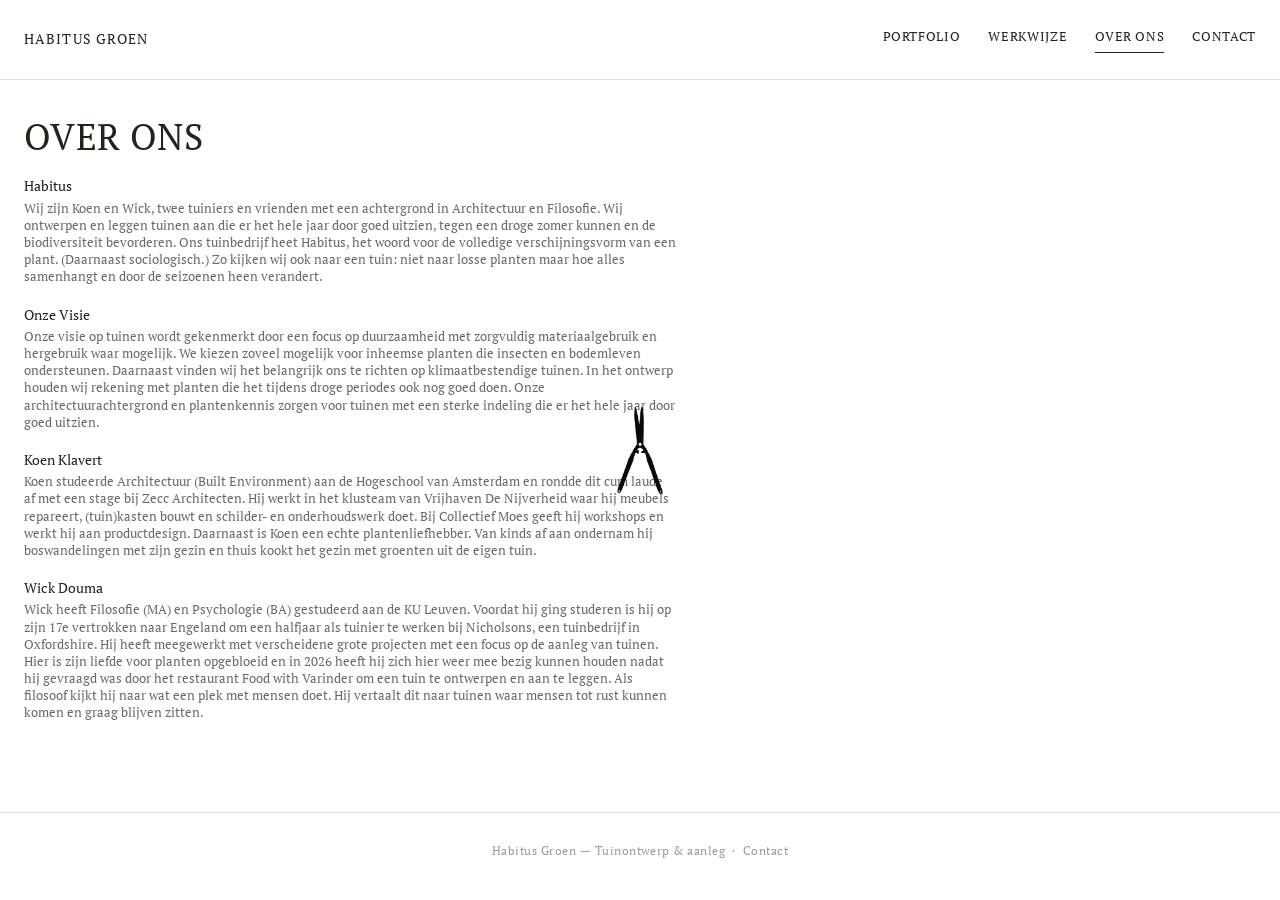
==== about.html @ 7ee09017 "Add files via upload" ====
<!DOCTYPE html>
<html lang="nl">
<head>
<meta charset="UTF-8">
<meta name="viewport" content="width=device-width, initial-scale=1.0">
<title>Over ons — Habitus Groen</title>
<link rel="stylesheet" href="styles.css">
<link rel="icon" type="image/png" sizes="64x64" href="images/favicon.png">
<link rel="apple-touch-icon" href="images/favicon.png">
</head>
<body>

<header class="site-header">
  <div class="logo"><a href="index.html">Habitus Groen</a></div>
  <button class="menu-toggle" aria-label="Menu">Menu</button>
  <nav class="main-nav">
    <a href="work.html">Portfolio</a>
    <a href="werkwijze.html">Werkwijze</a>
    <a href="about.html" aria-current="page">Over ons</a>
    <a href="contact.html">Contact</a>
  </nav>
</header>

<img class="floating-logo" src="images/tuinschaar-01.png" alt="Habitus Groen logo — tuinschaar">

<main class="about-page">
  <div class="about-title">
    <h1>Over ons</h1>
  </div>

  <div class="about-copy">
    <section>
      <h2>Habitus</h2>
      <p>Wij zijn Koen en Wick, twee tuiniers en vrienden met een achtergrond in Architectuur en Filosofie. Wij ontwerpen en leggen tuinen aan die er het hele jaar door goed uitzien, tegen een droge zomer kunnen en de biodiversiteit bevorderen. Ons tuinbedrijf heet Habitus, het woord voor de volledige verschijningsvorm van een plant. (Daarnaast sociologisch.) Zo kijken wij ook naar een tuin: niet naar losse planten maar hoe alles samenhangt en door de seizoenen heen verandert.</p>
    </section>

    <section>
      <h2>Onze Visie</h2>
      <p>Onze visie op tuinen wordt gekenmerkt door een focus op duurzaamheid met zorgvuldig materiaalgebruik en hergebruik waar mogelijk. We kiezen zoveel mogelijk voor inheemse planten die insecten en bodemleven ondersteunen. Daarnaast vinden wij het belangrijk ons te richten op klimaatbestendige tuinen. In het ontwerp houden wij rekening met planten die het tijdens droge periodes ook nog goed doen. Onze architectuurachtergrond en plantenkennis zorgen voor tuinen met een sterke indeling die er het hele jaar door goed uitzien.</p>
    </section>

    <section>
      <h2>Koen Klavert</h2>
      <p>Koen studeerde Architectuur (Built Environment) aan de Hogeschool van Amsterdam en rondde dit cum laude af met een stage bij Zecc Architecten. Hij werkt in het klusteam van Vrijhaven De Nijverheid waar hij meubels repareert, (tuin)kasten bouwt en schilder- en onderhoudswerk doet. Bij Collectief Moes geeft hij workshops en werkt hij aan productdesign. Daarnaast is Koen een echte plantenliefhebber. Van kinds af aan ondernam hij boswandelingen met zijn gezin en thuis kookt het gezin met groenten uit de eigen tuin.</p>
    </section>

    <section>
      <h2>Wick Douma</h2>
      <p>Wick heeft Filosofie (MA) en Psychologie (BA) gestudeerd aan de KU Leuven. Voordat hij ging studeren is hij op zijn 17e vertrokken naar Engeland om een halfjaar als tuinier te werken bij Nicholsons, een tuinbedrijf in Oxfordshire. Hij heeft meegewerkt met verscheidene grote projecten met een focus op de aanleg van tuinen. Hier is zijn liefde voor planten opgebloeid en in 2026 heeft hij zich hier weer mee bezig kunnen houden nadat hij gevraagd was door het restaurant Food with Varinder om een tuin te ontwerpen en aan te leggen. Als filosoof kijkt hij naar wat een plek met mensen doet. Hij vertaalt dit naar tuinen waar mensen tot rust kunnen komen en graag blijven zitten.</p>
    </section>
  </div>
</main>

<footer class="site-footer-min">
  Habitus Groen — Tuinontwerp &amp; aanleg &nbsp;·&nbsp; <a href="contact.html">Contact</a>
</footer>

<script src="script.js"></script>
</body>
</html>
---- styles.css ----
@import url('https://fonts.googleapis.com/css2?family=PT+Serif:ital,wght@0,400;0,700;1,400;1,700&display=swap');

:root {
  --font: 'PT Serif', Georgia, 'Times New Roman', serif;
  --paper: #FFFFFF;
  --ink: #23231C;
  --ink-soft: rgba(35,35,28,0.68);
  --ink-faint: rgba(35,35,28,0.45);
  --accent: #8C8862;
  --line: rgba(35,35,28,0.14);
  --max: 1200px;
  --gutter: 24px;
}

* { box-sizing: border-box; }
html { scroll-behavior: smooth; }

body {
  margin: 0;
  font-family: var(--font);
  background: var(--paper);
  color: var(--ink);
  font-size: 16px;
  line-height: 1.6;
}

a { color: inherit; text-decoration: none; }

.wrap { max-width: var(--max); margin: 0 auto; padding: 0 var(--gutter); }

/* ---------- Header ---------- */
.site-header {
  display: flex;
  justify-content: space-between;
  align-items: center;
  padding: 26px var(--gutter);
  border-bottom: 1px solid var(--line);
  position: relative;
  z-index: 10;
  background: var(--paper);
}

.logo {
  font-size: 14px;
  letter-spacing: 0.08em;
  text-transform: uppercase;
}

nav.main-nav {
  display: flex;
  gap: 28px;
  font-size: 13px;
  letter-spacing: 0.05em;
  text-transform: uppercase;
}

nav.main-nav a {
  padding-bottom: 5px;
  border-bottom: 1px solid transparent;
  transition: border-color 0.2s ease, color 0.2s ease;
}
nav.main-nav a[aria-current="page"] {
  border-bottom-color: var(--ink);
}
nav.main-nav a:hover {
  border-bottom-color: var(--accent);
  color: var(--accent);
}

.menu-toggle {
  display: none;
  background: none;
  border: none;
  font-family: var(--font);
  font-size: 13px;
  letter-spacing: 0.05em;
  text-transform: uppercase;
  cursor: pointer;
  color: var(--ink);
}

/* ---------- Fixed centered brand mark (stays centered while scrolling) ---------- */
.floating-logo {
  position: fixed;
  top: 50%;
  left: 50%;
  transform: translate(-50%, -50%);
  width: 46px;
  height: auto;
  max-height: 88px;
  object-fit: contain;
  z-index: 20;
  pointer-events: none;
  opacity: 0.96;
}
@media (max-width: 900px) {
  .floating-logo { width: 38px; max-height: 72px; }
}

/* ---------- Hero (home) ---------- */
.hero {
  min-height: 72vh;
  display: flex;
  align-items: center;
  justify-content: center;
}
.hero-center {
  text-align: center;
}
.hero-center .eyebrow {
  font-size: 26px;
  letter-spacing: 0.06em;
}
.hero-center .eyebrow-sub {
  margin-top: 8px;
  font-size: 13px;
  letter-spacing: 0.04em;
  color: var(--accent);
}

/* ---------- Minimal footer ---------- */
footer.site-footer-min {
  border-top: 1px solid var(--line);
  padding: 28px var(--gutter);
  text-align: center;
  font-size: 12px;
  letter-spacing: 0.04em;
  color: var(--ink-faint);
}
footer.site-footer-min a { border-bottom: 1px solid transparent; }
footer.site-footer-min a:hover { border-bottom-color: var(--accent); color: var(--accent); }

/* ---------- Page title ---------- */
.page-title {
  padding: 64px var(--gutter) 36px;
  max-width: var(--max);
  margin: 0 auto;
}
.page-title h1 {
  font-size: clamp(26px, 3.4vw, 36px);
  font-weight: 400;
  letter-spacing: 0.01em;
  margin: 0;
  text-transform: uppercase;
}
.page-title p {
  margin-top: 12px;
  font-size: 14px;
  color: var(--ink-soft);
  max-width: 60ch;
}

/* ---------- Portfolio grid ---------- */
.project-grid {
  max-width: var(--max);
  margin: 0 auto;
  padding: 0 var(--gutter) 90px;
  display: grid;
  grid-template-columns: repeat(2, 1fr);
  gap: 48px 40px;
}
.project-card { display: block; }
.project-card .thumb { aspect-ratio: 4/3; overflow: hidden; background: #ece9dd; filter: grayscale(0.15); }
.project-card .thumb img { width: 100%; height: 100%; object-fit: cover; display: block; transition: transform 0.5s ease; }
.project-card:hover .thumb img { transform: scale(1.02); }
.project-card .meta {
  display: flex;
  justify-content: space-between;
  margin-top: 14px;
  font-size: 13px;
  letter-spacing: 0.03em;
}
.project-card .meta .loc { color: var(--ink-faint); }
.project-card.placeholder .thumb {
  display: flex; align-items: center; justify-content: center;
  border: 1px dashed var(--line); background: transparent;
  font-size: 12px; letter-spacing: 0.04em; text-transform: uppercase;
  color: var(--ink-faint); text-align: center; padding: 20px;
}

/* ---------- Project detail: intro (title + two-column) ---------- */
.project-hero {
  max-width: var(--max);
  margin: 0 auto;
  padding: 56px var(--gutter) 0;
}
.project-hero h1 {
  font-size: clamp(20px, 2.4vw, 27px);
  font-weight: 400;
  text-transform: uppercase;
  letter-spacing: 0.02em;
  margin: 0 0 32px;
}

.intro-grid {
  max-width: var(--max);
  margin: 0 auto;
  padding: 0 var(--gutter) 70px;
  display: grid;
  grid-template-columns: 1fr 1.1fr;
  gap: 56px;
  align-items: start;
}
.intro-text p { font-size: 14.5px; color: var(--ink-soft); margin: 0 0 20px; }
.intro-text h3 {
  font-size: 14px;
  font-weight: 700;
  text-transform: none;
  margin: 0 0 8px;
}
.intro-text section { margin-bottom: 22px; }
.intro-text section:last-child { margin-bottom: 0; }
.intro-photo { aspect-ratio: 4/3.6; overflow: hidden; background: #ece9dd; }
.intro-photo img { width: 100%; height: 100%; object-fit: cover; display: block; }

/* ---------- Reviews ---------- */
.reviews-wrap { max-width: var(--max); margin: 0 auto; padding: 0 var(--gutter) 90px; }
.reviews-label {
  font-size: 11px; letter-spacing: 0.08em; text-transform: uppercase;
  color: var(--ink-faint); margin-bottom: 20px;
}
.reviews {
  display: grid;
  grid-template-columns: repeat(3, 1fr);
  gap: 28px;
}
.review { font-size: 12.5px; font-style: italic; line-height: 1.6; color: var(--ink-soft); }
.review cite {
  display: block; margin-top: 10px; font-style: normal;
  font-size: 11px; letter-spacing: 0.03em; color: var(--ink-faint);
}

/* ---------- Supporting / extra media section ---------- */
.section-divider {
  max-width: var(--max); margin: 0 auto; padding: 0 var(--gutter);
}
.section-divider hr { border: none; border-top: 1px solid var(--line); margin: 0; }

.extra-heading {
  max-width: var(--max); margin: 0 auto; padding: 70px var(--gutter) 10px;
  text-align: center;
}
.extra-heading h2 {
  font-size: 15px; font-weight: 400; text-transform: uppercase; letter-spacing: 0.04em; margin: 0 0 10px;
}
.extra-heading p { font-size: 13.5px; color: var(--ink-soft); max-width: 60ch; margin: 0 auto; }

/* Sun study */
.sun-study { max-width: var(--max); margin: 0 auto; padding: 36px var(--gutter) 90px; text-align: center; }
.sun-study-grid {
  display: grid; grid-template-columns: 1fr 1fr; gap: 40px;
  max-width: 860px; margin: 0 auto;
}
.sun-frame { aspect-ratio: 1/1; overflow: hidden; background: #f7f6f1; border: 1px solid var(--line); }
.sun-frame img { width: 100%; height: 100%; object-fit: contain; display: block; }
.sun-caption { margin-top: 14px; font-size: 11.5px; letter-spacing: 0.04em; text-transform: uppercase; color: var(--ink-faint); }

/* Chronological sections (kept, restyled minimal) */
.story-section {
  max-width: var(--max); margin: 0 auto; padding: 0 var(--gutter) 70px;
  display: grid; grid-template-columns: 1fr 1.3fr; gap: 50px; align-items: start;
}
.story-section.reverse { grid-template-columns: 1.3fr 1fr; }
.story-section.reverse .story-text { order: 2; }
.story-section.reverse .story-image { order: 1; }
.story-num { font-size: 11px; color: var(--ink-faint); letter-spacing: 0.04em; margin-bottom: 8px; }
.story-text h3 { font-size: 14px; font-weight: 700; margin: 0 0 12px; }
.story-text p { font-size: 13.5px; color: var(--ink-soft); max-width: 42ch; margin: 0; }
.story-image { aspect-ratio: 4/3; overflow: hidden; background: #ece9dd; }
.story-image img { width: 100%; height: 100%; object-fit: cover; display: block; }

/* Video + gallery */
.project-video { max-width: var(--max); margin: 0 auto; padding: 0 var(--gutter) 70px; text-align: center; }
.video-frame { overflow: hidden; background: #000; margin: 0 auto; }
.video-frame.landscape { aspect-ratio: 16/9; }
.video-frame.portrait { aspect-ratio: 9/16; max-width: 360px; }
.project-video video { width: 100%; height: 100%; object-fit: cover; display: block; }
.project-video .video-caption { margin-top: 12px; font-size: 12.5px; font-style: italic; color: var(--ink-soft); }

.project-gallery {
  max-width: var(--max); margin: 0 auto; padding: 0 var(--gutter) 90px;
  display: grid; grid-template-columns: repeat(4, 1fr); gap: 14px;
}
.project-gallery .gallery-item { aspect-ratio: 3/4; overflow: hidden; background: #ece9dd; }
.project-gallery .gallery-item img { width: 100%; height: 100%; object-fit: cover; display: block; }

/* ---------- Werkwijze ---------- */
.werkwijze-list { max-width: 780px; margin: 0 auto; padding: 0 var(--gutter) 100px; }
.werkwijze-fase { padding: 28px 0; border-top: 1px solid var(--line); }
.werkwijze-fase:last-child { border-bottom: 1px solid var(--line); }
.fase-head { display: flex; align-items: baseline; gap: 10px; flex-wrap: wrap; }
.fase-head h2 { font-size: 15px; font-weight: 700; margin: 0; }
.fase-price { font-size: 13px; color: var(--accent); }
.fase-content ul { margin: 12px 0 0; padding: 0 0 0 18px; }
.fase-content li { font-size: 13.5px; color: var(--ink-soft); margin-bottom: 6px; }
.fase-note { margin: 10px 0 0; font-size: 12.5px; font-style: italic; color: var(--ink-faint); max-width: 60ch; }

/* ---------- About ---------- */
.about-page {
  max-width: 700px;
  margin: 0;
  padding: 0 24px 90px;
}
.about-title {
  padding: 28px 0 10px;
}
.about-title h1 {
  font-size: clamp(26px, 3.4vw, 36px);
  font-weight: 400;
  letter-spacing: 0.01em;
  margin: 0;
  text-transform: uppercase;
}
.about-copy section { margin: 0 0 18px; }
.about-copy section:last-child { margin-bottom: 0; }
.about-copy h2 {
  font-size: 14px;
  font-weight: 400;
  margin: 0 0 2px;
}
.about-copy p {
  font-size: 13px;
  line-height: 1.32;
  color: var(--ink-soft);
  margin: 0;
}

/* ---------- Contact ---------- */
.contact-body { max-width: var(--max); margin: 0 auto; padding: 0 var(--gutter) 100px; }
.contact-body .org { font-size: 14px; margin-bottom: 22px; }
.contact-body .field { font-size: 14px; margin-bottom: 6px; }
.contact-body a { border-bottom: 1px solid var(--ink-faint); }
.contact-body a:hover { border-bottom-color: var(--accent); color: var(--accent); }

/* ---------- Responsive ---------- */
@media (max-width: 900px) {
  :root { --gutter: 24px; }
  .intro-grid { grid-template-columns: 1fr; gap: 28px; }
  .story-section, .story-section.reverse { grid-template-columns: 1fr; gap: 20px; }
  .story-section.reverse .story-text, .story-section.reverse .story-image { order: initial; }
  .reviews { grid-template-columns: 1fr; gap: 24px; }
  .project-grid { grid-template-columns: 1fr; }
  .project-gallery { grid-template-columns: repeat(2, 1fr); }
  .sun-study-grid { grid-template-columns: 1fr; gap: 28px; }
  nav.main-nav {
    display: none; flex-direction: column; gap: 14px; position: absolute;
    right: 24px; top: 64px; background: var(--paper); padding: 16px 20px; border: 1px solid var(--line);
  }
  nav.main-nav.open { display: flex; }
  .menu-toggle { display: block; }
}
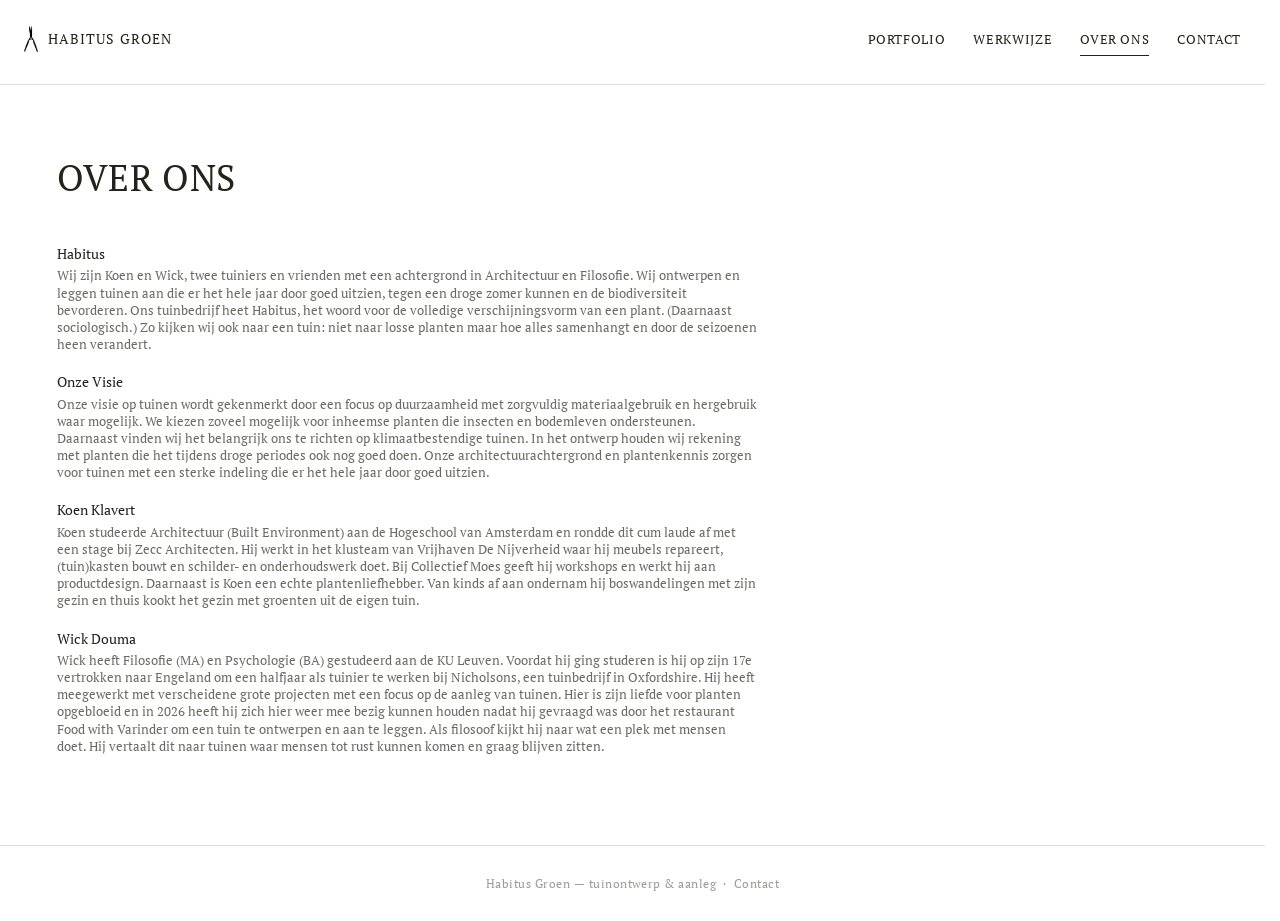
==== commit e2da3aac: "Add files via upload" ====
--- a/about.html
+++ b/about.html
@@ -11,7 +11,7 @@
 <body>
 
 <header class="site-header">
-  <div class="logo"><a href="index.html">Habitus Groen</a></div>
+  <div class="logo"><a href="index.html"><img class="logo-icon" src="images/tuinschaar-01.png" alt="">Habitus Groen</a></div>
   <button class="menu-toggle" aria-label="Menu">Menu</button>
   <nav class="main-nav">
     <a href="work.html">Portfolio</a>
@@ -20,8 +20,6 @@
     <a href="contact.html">Contact</a>
   </nav>
 </header>
-
-<img class="floating-logo" src="images/tuinschaar-01.png" alt="Habitus Groen logo — tuinschaar">
 
 <main class="about-page">
   <div class="about-title">
@@ -52,7 +50,7 @@
 </main>
 
 <footer class="site-footer-min">
-  Habitus Groen — Tuinontwerp &amp; aanleg &nbsp;·&nbsp; <a href="contact.html">Contact</a>
+  Habitus Groen — tuinontwerp &amp; aanleg &nbsp;·&nbsp; <a href="contact.html">Contact</a>
 </footer>
 
 <script src="script.js"></script>
--- a/styles.css
+++ b/styles.css
@@ -13,7 +13,7 @@
 }
 
 * { box-sizing: border-box; }
-html { scroll-behavior: smooth; }
+html { scroll-behavior: smooth; overflow-y: scroll; scrollbar-gutter: stable; }
 
 body {
   margin: 0;
@@ -46,6 +46,10 @@
   text-transform: uppercase;
 }
 
+/* tuinschaar-icoon voor het logo (niet op de homepage) */
+.logo a { display: inline-flex; align-items: center; gap: 10px; }
+.logo-icon { height: 26px; width: auto; display: block; }
+
 nav.main-nav {
   display: flex;
   gap: 28px;
@@ -85,16 +89,16 @@
   top: 50%;
   left: 50%;
   transform: translate(-50%, -50%);
-  width: 46px;
+  width: 23px;
   height: auto;
-  max-height: 88px;
+  max-height: 44px;
   object-fit: contain;
   z-index: 20;
   pointer-events: none;
   opacity: 0.96;
 }
 @media (max-width: 900px) {
-  .floating-logo { width: 38px; max-height: 72px; }
+  .floating-logo { width: 19px; max-height: 36px; }
 }
 
 /* ---------- Hero (home) ---------- */
@@ -106,11 +110,13 @@
 }
 .hero-center {
   text-align: center;
+  transform: translateY(-40px);
 }
 .hero-center .eyebrow {
   font-size: 26px;
   letter-spacing: 0.06em;
 }
+.hero-center .hero-icon { display: block; width: 34px; height: auto; margin: 22px auto 0; }
 .hero-center .eyebrow-sub {
   margin-top: 8px;
   font-size: 13px;
@@ -182,7 +188,7 @@
 .project-hero {
   max-width: var(--max);
   margin: 0 auto;
-  padding: 56px var(--gutter) 0;
+  padding: 64px var(--gutter) 0;
 }
 .project-hero h1 {
   font-size: clamp(20px, 2.4vw, 27px);
@@ -212,6 +218,23 @@
 .intro-text section:last-child { margin-bottom: 0; }
 .intro-photo { aspect-ratio: 4/3.6; overflow: hidden; background: #ece9dd; }
 .intro-photo img { width: 100%; height: 100%; object-fit: cover; display: block; }
+
+/* Slideshow */
+.intro-photo.slideshow { position: relative; aspect-ratio: 1/1; }
+.slideshow .slides, .slideshow .slide { position: absolute; inset: 0; }
+.slideshow .slide { opacity: 0; transition: opacity 0.6s ease; }
+.slideshow .slide.active { opacity: 1; }
+.slide-btn {
+  position: absolute; top: 50%; transform: translateY(-50%);
+  width: 40px; height: 40px; border: none; border-radius: 50%;
+  background: rgba(255,255,255,0.85); color: var(--ink);
+  display: flex; align-items: center; justify-content: center;
+  cursor: pointer; z-index: 2; padding: 0;
+  transition: background 0.2s ease;
+}
+.slide-btn:hover { background: #fff; }
+.slide-btn.prev { left: 12px; }
+.slide-btn.next { right: 12px; }
 
 /* ---------- Reviews ---------- */
 .reviews-wrap { max-width: var(--max); margin: 0 auto; padding: 0 var(--gutter) 90px; }
@@ -285,7 +308,8 @@
 .project-gallery .gallery-item img { width: 100%; height: 100%; object-fit: cover; display: block; }
 
 /* ---------- Werkwijze ---------- */
-.werkwijze-list { max-width: 780px; margin: 0 auto; padding: 0 var(--gutter) 100px; }
+.werkwijze-list { max-width: var(--max); margin: 0 auto; padding: 0 var(--gutter) 100px; }
+.werkwijze-list .werkwijze-fase { max-width: 780px; }
 .werkwijze-fase { padding: 28px 0; border-top: 1px solid var(--line); }
 .werkwijze-fase:last-child { border-bottom: 1px solid var(--line); }
 .fase-head { display: flex; align-items: baseline; gap: 10px; flex-wrap: wrap; }
@@ -297,12 +321,13 @@
 
 /* ---------- About ---------- */
 .about-page {
-  max-width: 700px;
-  margin: 0;
-  padding: 0 24px 90px;
-}
+  max-width: var(--max);
+  margin: 0 auto;
+  padding: 0 var(--gutter) 90px;
+}
+.about-copy { max-width: 700px; }
 .about-title {
-  padding: 28px 0 10px;
+  padding: 64px 0 36px;
 }
 .about-title h1 {
   font-size: clamp(26px, 3.4vw, 36px);
@@ -326,7 +351,7 @@
 }
 
 /* ---------- Contact ---------- */
-.contact-body { max-width: var(--max); margin: 0 auto; padding: 0 var(--gutter) 100px; }
+.contact-body { max-width: var(--max); margin: 0 auto; padding: 0 var(--gutter) 100px; min-height: calc(50vh + 40px); }
 .contact-body .org { font-size: 14px; margin-bottom: 22px; }
 .contact-body .field { font-size: 14px; margin-bottom: 6px; }
 .contact-body a { border-bottom: 1px solid var(--ink-faint); }
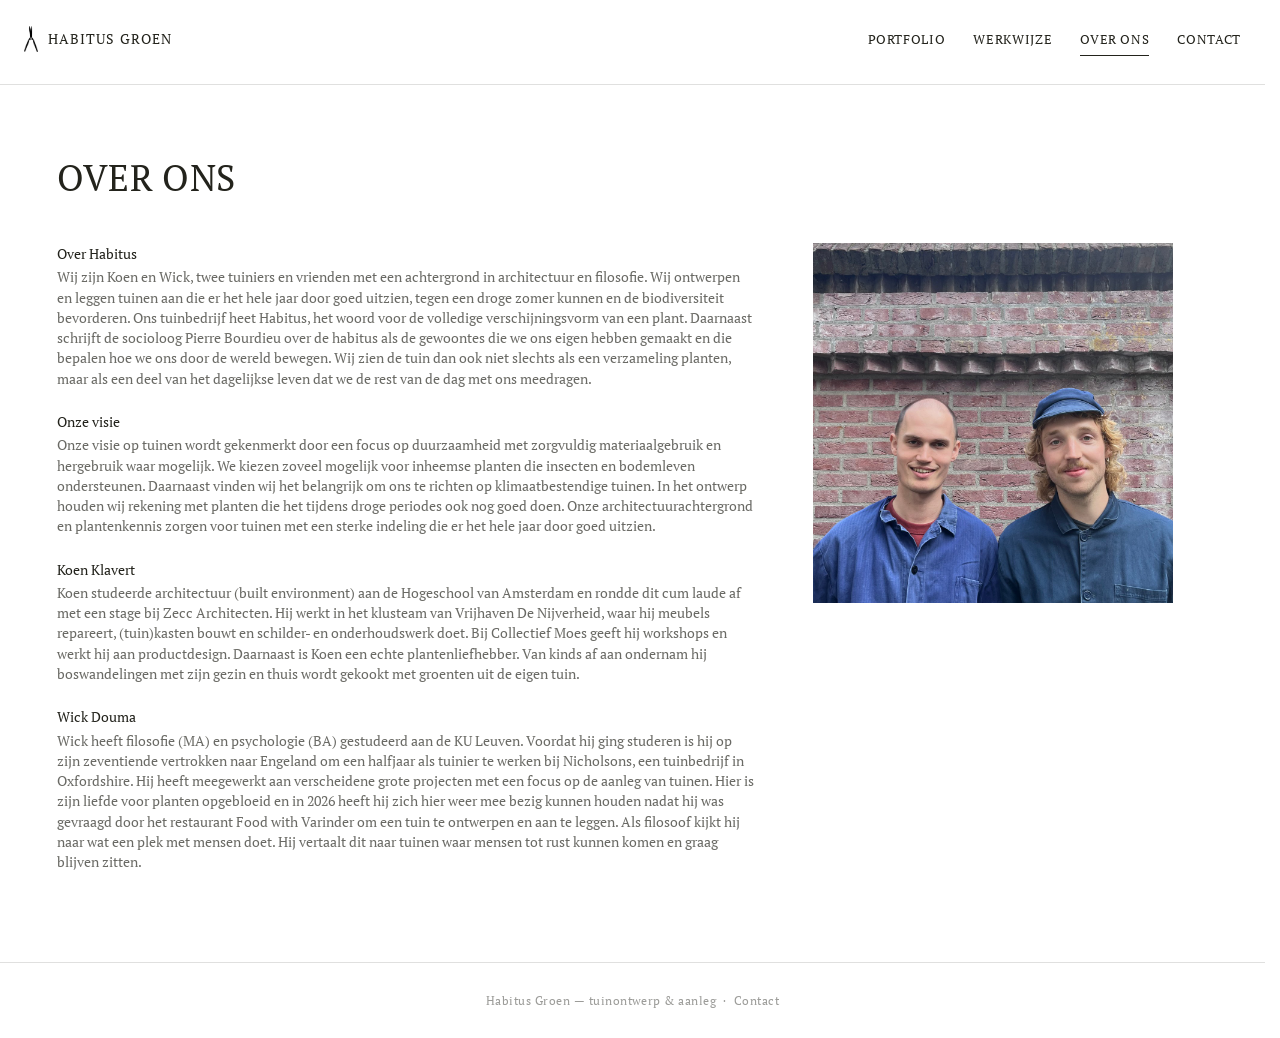
==== commit 667870ab: "Add files via upload" ====
--- a/about.html
+++ b/about.html
@@ -26,26 +26,32 @@
     <h1>Over ons</h1>
   </div>
 
-  <div class="about-copy">
-    <section>
-      <h2>Habitus</h2>
-      <p>Wij zijn Koen en Wick, twee tuiniers en vrienden met een achtergrond in Architectuur en Filosofie. Wij ontwerpen en leggen tuinen aan die er het hele jaar door goed uitzien, tegen een droge zomer kunnen en de biodiversiteit bevorderen. Ons tuinbedrijf heet Habitus, het woord voor de volledige verschijningsvorm van een plant. (Daarnaast sociologisch.) Zo kijken wij ook naar een tuin: niet naar losse planten maar hoe alles samenhangt en door de seizoenen heen verandert.</p>
-    </section>
+  <div class="about-layout">
+    <div class="about-copy">
+      <section>
+        <h2>Over Habitus</h2>
+        <p>Wij zijn Koen en Wick, twee tuiniers en vrienden met een achtergrond in architectuur en filosofie. Wij ontwerpen en leggen tuinen aan die er het hele jaar door goed uitzien, tegen een droge zomer kunnen en de biodiversiteit bevorderen. Ons tuinbedrijf heet Habitus, het woord voor de volledige verschijningsvorm van een plant. Daarnaast schrijft de socioloog Pierre Bourdieu over de habitus als de gewoontes die we ons eigen hebben gemaakt en die bepalen hoe we ons door de wereld bewegen. Wij zien de tuin dan ook niet slechts als een verzameling planten, maar als een deel van het dagelijkse leven dat we de rest van de dag met ons meedragen.</p>
+      </section>
 
-    <section>
-      <h2>Onze Visie</h2>
-      <p>Onze visie op tuinen wordt gekenmerkt door een focus op duurzaamheid met zorgvuldig materiaalgebruik en hergebruik waar mogelijk. We kiezen zoveel mogelijk voor inheemse planten die insecten en bodemleven ondersteunen. Daarnaast vinden wij het belangrijk ons te richten op klimaatbestendige tuinen. In het ontwerp houden wij rekening met planten die het tijdens droge periodes ook nog goed doen. Onze architectuurachtergrond en plantenkennis zorgen voor tuinen met een sterke indeling die er het hele jaar door goed uitzien.</p>
-    </section>
+      <section>
+        <h2>Onze visie</h2>
+        <p>Onze visie op tuinen wordt gekenmerkt door een focus op duurzaamheid met zorgvuldig materiaalgebruik en hergebruik waar mogelijk. We kiezen zoveel mogelijk voor inheemse planten die insecten en bodemleven ondersteunen. Daarnaast vinden wij het belangrijk om ons te richten op klimaatbestendige tuinen. In het ontwerp houden wij rekening met planten die het tijdens droge periodes ook nog goed doen. Onze architectuurachtergrond en plantenkennis zorgen voor tuinen met een sterke indeling die er het hele jaar door goed uitzien.</p>
+      </section>
 
-    <section>
-      <h2>Koen Klavert</h2>
-      <p>Koen studeerde Architectuur (Built Environment) aan de Hogeschool van Amsterdam en rondde dit cum laude af met een stage bij Zecc Architecten. Hij werkt in het klusteam van Vrijhaven De Nijverheid waar hij meubels repareert, (tuin)kasten bouwt en schilder- en onderhoudswerk doet. Bij Collectief Moes geeft hij workshops en werkt hij aan productdesign. Daarnaast is Koen een echte plantenliefhebber. Van kinds af aan ondernam hij boswandelingen met zijn gezin en thuis kookt het gezin met groenten uit de eigen tuin.</p>
-    </section>
+      <section>
+        <h2>Koen Klavert</h2>
+        <p>Koen studeerde architectuur (built environment) aan de Hogeschool van Amsterdam en rondde dit cum laude af met een stage bij Zecc Architecten. Hij werkt in het klusteam van Vrijhaven De Nijverheid, waar hij meubels repareert, (tuin)kasten bouwt en schilder- en onderhoudswerk doet. Bij Collectief Moes geeft hij workshops en werkt hij aan productdesign. Daarnaast is Koen een echte plantenliefhebber. Van kinds af aan ondernam hij boswandelingen met zijn gezin en thuis wordt gekookt met groenten uit de eigen tuin.</p>
+      </section>
 
-    <section>
-      <h2>Wick Douma</h2>
-      <p>Wick heeft Filosofie (MA) en Psychologie (BA) gestudeerd aan de KU Leuven. Voordat hij ging studeren is hij op zijn 17e vertrokken naar Engeland om een halfjaar als tuinier te werken bij Nicholsons, een tuinbedrijf in Oxfordshire. Hij heeft meegewerkt met verscheidene grote projecten met een focus op de aanleg van tuinen. Hier is zijn liefde voor planten opgebloeid en in 2026 heeft hij zich hier weer mee bezig kunnen houden nadat hij gevraagd was door het restaurant Food with Varinder om een tuin te ontwerpen en aan te leggen. Als filosoof kijkt hij naar wat een plek met mensen doet. Hij vertaalt dit naar tuinen waar mensen tot rust kunnen komen en graag blijven zitten.</p>
-    </section>
+      <section>
+        <h2>Wick Douma</h2>
+        <p>Wick heeft filosofie (MA) en psychologie (BA) gestudeerd aan de KU Leuven. Voordat hij ging studeren is hij op zijn zeventiende vertrokken naar Engeland om een halfjaar als tuinier te werken bij Nicholsons, een tuinbedrijf in Oxfordshire. Hij heeft meegewerkt aan verscheidene grote projecten met een focus op de aanleg van tuinen. Hier is zijn liefde voor planten opgebloeid en in 2026 heeft hij zich hier weer mee bezig kunnen houden nadat hij was gevraagd door het restaurant Food with Varinder om een tuin te ontwerpen en aan te leggen. Als filosoof kijkt hij naar wat een plek met mensen doet. Hij vertaalt dit naar tuinen waar mensen tot rust kunnen komen en graag blijven zitten.</p>
+      </section>
+    </div>
+
+    <div class="about-photo">
+      <img src="images/koen_wick.jpg" alt="Koen en Wick van Habitus Groen" width="1200" height="1200">
+    </div>
   </div>
 </main>
 
--- a/styles.css
+++ b/styles.css
@@ -169,6 +169,8 @@
 .project-card .thumb { aspect-ratio: 4/3; overflow: hidden; background: #ece9dd; filter: grayscale(0.15); }
 .project-card .thumb img { width: 100%; height: 100%; object-fit: cover; display: block; transition: transform 0.5s ease; }
 .project-card:hover .thumb img { transform: scale(1.02); }
+/* bloem beter in beeld: uitsnede iets naar beneden */
+.project-card .thumb img.pos-bloem { object-position: 50% 85%; }
 .project-card .meta {
   display: flex;
   justify-content: space-between;
@@ -319,13 +321,35 @@
 .fase-content li { font-size: 13.5px; color: var(--ink-soft); margin-bottom: 6px; }
 .fase-note { margin: 10px 0 0; font-size: 12.5px; font-style: italic; color: var(--ink-faint); max-width: 60ch; }
 
+/* Werkwijze: drie keuzes */
+.werkwijze-intro { max-width: var(--max); margin: -12px auto 0; padding: 0 var(--gutter) 36px; }
+.werkwijze-intro p { font-size: 14px; color: var(--ink-soft); max-width: 60ch; margin: 0; }
+.werkwijze-optie { margin-bottom: 64px; }
+.werkwijze-optie:last-child { margin-bottom: 0; }
+.optie-head { max-width: 780px; padding-bottom: 18px; }
+.optie-label { font-size: 11px; letter-spacing: 0.08em; text-transform: uppercase; color: var(--accent); }
+.optie-title { font-size: clamp(19px, 2.2vw, 24px); font-weight: 700; margin: 4px 0 6px; }
+.optie-sub { font-size: 13.5px; color: var(--ink-soft); margin: 0; max-width: 60ch; }
+.fase-head h3 { font-size: 15px; font-weight: 700; margin: 0; }
+.fase-label { font-size: 13.5px; color: var(--ink-soft); margin: 12px 0 0; }
+.fase-label + ul { margin-top: 6px; }
+.werkwijze-optie .werkwijze-fase:last-child { border-bottom: 1px solid var(--line); }
+
 /* ---------- About ---------- */
 .about-page {
   max-width: var(--max);
   margin: 0 auto;
   padding: 0 var(--gutter) 90px;
 }
+.about-layout {
+  display: grid;
+  grid-template-columns: minmax(0, 700px) minmax(0, 360px);
+  gap: 56px;
+  align-items: start;
+}
 .about-copy { max-width: 700px; }
+.about-photo { aspect-ratio: 1/1; overflow: hidden; background: #ece9dd; }
+.about-photo img { width: 100%; height: 100%; object-fit: cover; display: block; }
 .about-title {
   padding: 64px 0 36px;
 }
@@ -336,7 +360,7 @@
   margin: 0;
   text-transform: uppercase;
 }
-.about-copy section { margin: 0 0 18px; }
+.about-copy section { margin: 0 0 22px; }
 .about-copy section:last-child { margin-bottom: 0; }
 .about-copy h2 {
   font-size: 14px;
@@ -344,8 +368,8 @@
   margin: 0 0 2px;
 }
 .about-copy p {
-  font-size: 13px;
-  line-height: 1.32;
+  font-size: 13.5px;
+  line-height: 1.5;
   color: var(--ink-soft);
   margin: 0;
 }
@@ -361,6 +385,8 @@
 @media (max-width: 900px) {
   :root { --gutter: 24px; }
   .intro-grid { grid-template-columns: 1fr; gap: 28px; }
+  .about-layout { grid-template-columns: 1fr; gap: 28px; }
+  .about-photo { order: -1; max-width: 420px; }
   .story-section, .story-section.reverse { grid-template-columns: 1fr; gap: 20px; }
   .story-section.reverse .story-text, .story-section.reverse .story-image { order: initial; }
   .reviews { grid-template-columns: 1fr; gap: 24px; }
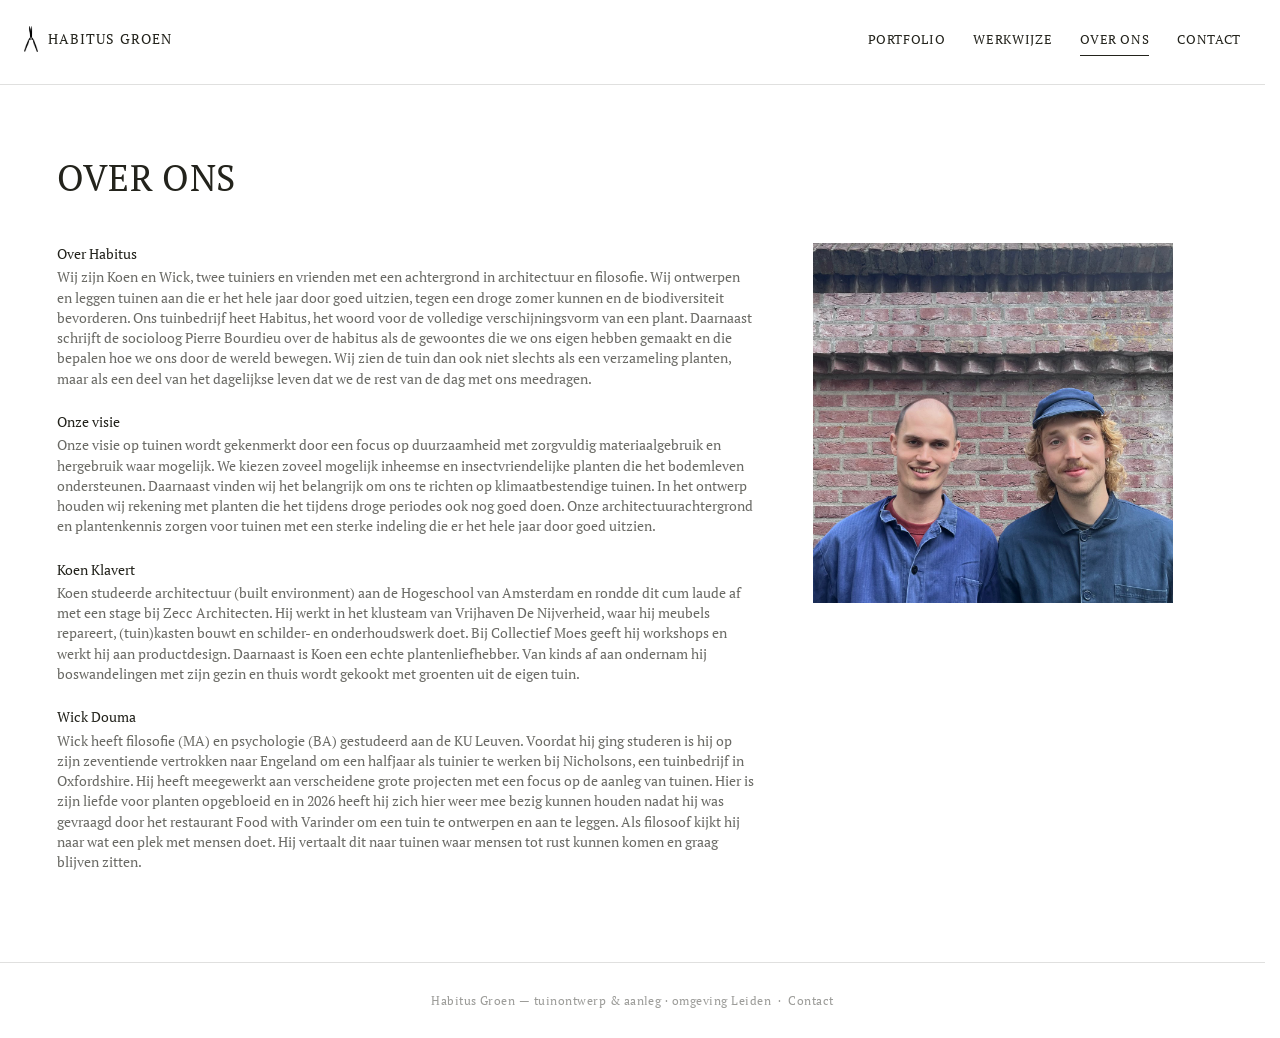
==== commit 7bb036a4: "Add files via upload" ====
--- a/about.html
+++ b/about.html
@@ -35,7 +35,7 @@
 
       <section>
         <h2>Onze visie</h2>
-        <p>Onze visie op tuinen wordt gekenmerkt door een focus op duurzaamheid met zorgvuldig materiaalgebruik en hergebruik waar mogelijk. We kiezen zoveel mogelijk voor inheemse planten die insecten en bodemleven ondersteunen. Daarnaast vinden wij het belangrijk om ons te richten op klimaatbestendige tuinen. In het ontwerp houden wij rekening met planten die het tijdens droge periodes ook nog goed doen. Onze architectuurachtergrond en plantenkennis zorgen voor tuinen met een sterke indeling die er het hele jaar door goed uitzien.</p>
+        <p>Onze visie op tuinen wordt gekenmerkt door een focus op duurzaamheid met zorgvuldig materiaalgebruik en hergebruik waar mogelijk. We kiezen zoveel mogelijk inheemse en insectvriendelijke planten die het bodemleven ondersteunen. Daarnaast vinden wij het belangrijk om ons te richten op klimaatbestendige tuinen. In het ontwerp houden wij rekening met planten die het tijdens droge periodes ook nog goed doen. Onze architectuurachtergrond en plantenkennis zorgen voor tuinen met een sterke indeling die er het hele jaar door goed uitzien.</p>
       </section>
 
       <section>
@@ -56,7 +56,7 @@
 </main>
 
 <footer class="site-footer-min">
-  Habitus Groen — tuinontwerp &amp; aanleg &nbsp;·&nbsp; <a href="contact.html">Contact</a>
+  Habitus Groen — tuinontwerp &amp; aanleg · omgeving Leiden &nbsp;·&nbsp; <a href="contact.html">Contact</a>
 </footer>
 
 <script src="script.js"></script>
--- a/styles.css
+++ b/styles.css
@@ -400,3 +400,39 @@
   nav.main-nav.open { display: flex; }
   .menu-toggle { display: block; }
 }
+
+
+/* ---------- Werkwijze: vier duidelijke keuzes en compacte pakketten ---------- */
+.keuze-grid { max-width: var(--max); margin: 0 auto; padding: 0 var(--gutter) 54px; display: grid; grid-template-columns: repeat(4, minmax(0, 1fr)); gap: 14px; }
+.keuze-kaart { display:flex; flex-direction:column; min-height:0; padding:16px 18px 16px; border:1px solid var(--line); color:var(--ink); text-decoration:none; background:#fbfaf6; transition:background .2s ease, border-color .2s ease, transform .2s ease; }
+.keuze-kaart:hover, .keuze-kaart:focus-visible { background:#f0efe7; border-color:var(--accent); transform:translateY(-2px); }
+.keuze-nummer, .pakket-label, .banner-kicker { font-size:10px; letter-spacing:.1em; text-transform:uppercase; color:var(--accent); }
+.keuze-kaart h2 { font-size:17px; line-height:1.3; font-weight:600; margin:12px 0 6px; }
+.keuze-kaart p { font-size:13px; line-height:1.6; color:var(--ink-soft); margin:0 0 14px; }
+.keuze-link { margin-top:auto; font-size:12px; }
+.keuze-kaart-highlight { background:#eeefe7; border-color:#c8cbbb; }
+.lancering-banner { max-width:calc(var(--max) - 2 * var(--gutter)); margin:0 auto 76px; padding:30px 34px; background:#e9ebdf; display:flex; align-items:center; justify-content:space-between; gap:28px; }
+.lancering-banner h2 { font-size:clamp(20px,2.5vw,27px); font-weight:500; margin:8px 0 10px; }
+.lancering-banner p { font-size:14px; color:var(--ink-soft); margin:0 0 8px; }
+.lancering-banner .banner-small { font-size:12px; max-width:72ch; margin-bottom:0; }
+.banner-cta, .pakket-cta { display:inline-block; align-self:flex-start; border:1px solid var(--ink); color:var(--ink); text-decoration:none; padding:12px 16px; font-size:12px; white-space:nowrap; transition:background .2s,color .2s; }
+.banner-cta:hover, .pakket-cta:hover { background:var(--ink); color:#fff; }
+.pakket-grid { display:grid; grid-template-columns:repeat(2,minmax(0,1fr)); gap:18px; max-width:900px; }
+.pakket-kaart { border:1px solid var(--line); padding:28px; display:flex; flex-direction:column; align-items:flex-start; }
+.pakket-kaart-featured { background:#f5f4ed; border-color:#c8cbbb; }
+.pakket-kaart h3 { font-size:21px; line-height:1.3; margin:12px 0 8px; }
+.pakket-prijs { font-size:30px!important; color:var(--ink)!important; margin:0 0 16px!important; }
+.pakket-prijs small { font-size:12px; color:var(--ink-faint); }
+.pakket-kaart p, .pakket-kaart li { font-size:13.5px; color:var(--ink-soft); line-height:1.6; }
+.pakket-kaart ul { padding-left:18px; margin:4px 0 18px; }
+.pakket-kaart li { margin-bottom:6px; }
+.pakket-voorwaarde { font-size:12px!important; font-style:italic; margin-top:auto; padding-top:10px; }
+.pakket-kaart .pakket-cta { margin-top:18px; }
+.compact-aanvullend { margin-top:32px; }
+.werkwijze-afsluiting { margin-top:60px; padding:30px; background:#f7f6f1; max-width:900px; }
+.werkwijze-afsluiting h2 { font-size:22px; font-weight:500; margin:0 0 8px; }
+.werkwijze-afsluiting p { font-size:13.5px; color:var(--ink-soft); }
+.hero-cta { display:inline-flex; gap:12px; align-items:center; margin-top:26px; padding:12px 17px; border:1px solid currentColor; color:inherit; text-decoration:none; font-size:12px; letter-spacing:.02em; transition:background .2s,color .2s; }
+.hero-cta:hover { background:var(--ink); color:#fff; }
+@media (max-width: 900px) { .keuze-grid { grid-template-columns:repeat(2,minmax(0,1fr)); } .lancering-banner { margin-left:var(--gutter); margin-right:var(--gutter); } }
+@media (max-width: 600px) { .keuze-grid { grid-template-columns:1fr; gap:10px; } .keuze-kaart { min-height:0; } .keuze-kaart h2 { margin-top:14px; } .lancering-banner { padding:24px 20px; flex-direction:column; align-items:flex-start; } .pakket-grid { grid-template-columns:1fr; } .pakket-kaart { padding:23px; } .werkwijze-afsluiting { padding:24px 20px; } }
